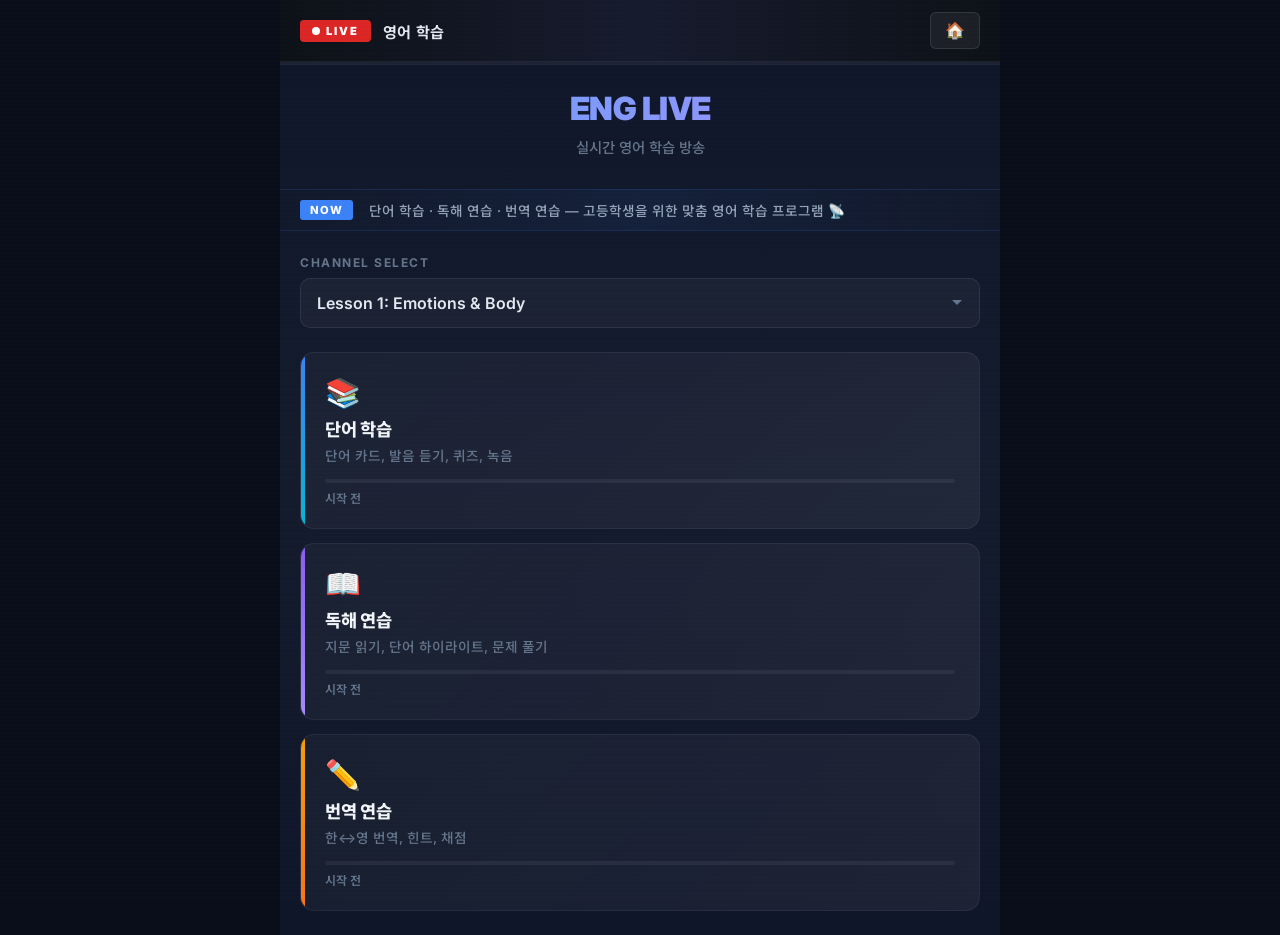
==== index.html @ 38f62659 "Initial release: ENG LIVE - 고등학생 영어 학습 앱 - 단어 학습 (카드, TTS, 퀴즈, 녹음) - 독해 연습 (지문, 하이라이트, MCQ/주관식) - 번역" ====
<!DOCTYPE html>
<html lang="ko">
<head>
<meta charset="UTF-8">
<meta name="viewport" content="width=device-width, initial-scale=1.0">
<title>ENG LIVE - 영어 학습</title>
<link rel="icon" href="data:image/svg+xml,<svg xmlns='http://www.w3.org/2000/svg' viewBox='0 0 100 100'><text y='.9em' font-size='90'>📡</text></svg>">
<link rel="stylesheet" href="css/style.css">
</head>
<body>

<div class="app-container">
  <!-- Top Navigation - Broadcast Bar -->
  <nav class="top-nav">
    <button class="nav-back" id="nav-back" onclick="history.back()" style="display:none;">←</button>
    <span class="live-badge">LIVE</span>
    <span class="nav-title" id="nav-title">ENG LIVE</span>
    <button class="nav-home" onclick="navigate('#home')">🏠</button>
  </nav>

  <!-- Progress Bar -->
  <div class="progress-bar">
    <div class="progress-fill" id="progress-fill"></div>
  </div>

  <!-- Main Content -->
  <div class="main-content" id="main-content">
    <!-- Rendered by JS -->
  </div>
</div>

<script src="js/progress.js"></script>
<script src="js/app.js"></script>
<script src="js/vocab.js"></script>
<script src="js/reading.js"></script>
<script src="js/translation.js"></script>

</body>
</html>
---- css/style.css ----
/* ===== LIVE BROADCAST THEME ===== */
@import url('https://fonts.googleapis.com/css2?family=Noto+Sans+KR:wght@400;600;700;900&family=Inter:wght@400;600;700;900&display=swap');

/* ===== Reset & Base ===== */
* { margin: 0; padding: 0; box-sizing: border-box; }
body {
  font-family: 'Inter', 'Noto Sans KR', sans-serif;
  background: #0a0e1a;
  min-height: 100vh;
  color: #e2e8f0;
}

/* ===== App Shell ===== */
.app-container {
  width: 100%;
  max-width: 720px;
  margin: 0 auto;
  min-height: 100vh;
  background: linear-gradient(180deg, #0f1629 0%, #141b2d 50%, #0f1629 100%);
  position: relative;
  overflow: hidden;
}

/* Subtle scan-line overlay */
.app-container::before {
  content: '';
  position: fixed;
  top: 0; left: 0; right: 0; bottom: 0;
  background: repeating-linear-gradient(
    0deg,
    transparent,
    transparent 2px,
    rgba(255,255,255,0.008) 2px,
    rgba(255,255,255,0.008) 4px
  );
  pointer-events: none;
  z-index: 999;
}

/* ===== Top Navigation - Broadcast Control Bar ===== */
.top-nav {
  display: flex;
  align-items: center;
  padding: 12px 20px;
  background: linear-gradient(90deg, #0d1117 0%, #161b2e 50%, #0d1117 100%);
  border-bottom: 1px solid rgba(255,255,255,0.06);
  position: sticky;
  top: 0;
  z-index: 100;
  backdrop-filter: blur(10px);
}
.top-nav .nav-back {
  background: rgba(255,255,255,0.06);
  border: 1px solid rgba(255,255,255,0.1);
  color: #94a3b8;
  font-size: 1rem;
  cursor: pointer;
  padding: 8px 14px;
  border-radius: 6px;
  margin-right: 12px;
  transition: all 0.2s;
  font-weight: 600;
}
.top-nav .nav-back:hover { background: rgba(255,255,255,0.1); color: #fff; }
.top-nav .nav-title {
  font-size: 0.95rem;
  font-weight: 700;
  flex: 1;
  color: #e2e8f0;
  letter-spacing: 0.3px;
}
.top-nav .nav-home {
  background: rgba(255,255,255,0.06);
  border: 1px solid rgba(255,255,255,0.1);
  color: #94a3b8;
  font-size: 1rem;
  cursor: pointer;
  padding: 8px 14px;
  border-radius: 6px;
  transition: all 0.2s;
}
.top-nav .nav-home:hover { background: rgba(255,255,255,0.1); color: #fff; }

/* ===== LIVE Badge ===== */
.live-badge {
  display: inline-flex;
  align-items: center;
  gap: 6px;
  background: #dc2626;
  color: #fff;
  padding: 4px 12px;
  border-radius: 4px;
  font-size: 0.7rem;
  font-weight: 900;
  letter-spacing: 2px;
  text-transform: uppercase;
  animation: livePulse 2s infinite;
  margin-right: 12px;
}
.live-badge::before {
  content: '';
  width: 8px;
  height: 8px;
  background: #fff;
  border-radius: 50%;
  animation: liveDot 1.5s infinite;
}
@keyframes livePulse {
  0%, 100% { box-shadow: 0 0 8px rgba(220,38,38,0.4); }
  50% { box-shadow: 0 0 20px rgba(220,38,38,0.8); }
}
@keyframes liveDot {
  0%, 100% { opacity: 1; }
  50% { opacity: 0.3; }
}

/* ===== Progress Bar - Broadcast Style ===== */
.progress-bar {
  height: 3px;
  background: rgba(255,255,255,0.05);
  overflow: hidden;
  position: relative;
}
.progress-fill {
  height: 100%;
  background: linear-gradient(90deg, #3b82f6, #06b6d4, #3b82f6);
  background-size: 200% 100%;
  animation: progressGlow 3s linear infinite;
  transition: width 0.4s ease;
  width: 0%;
  box-shadow: 0 0 12px rgba(59,130,246,0.6);
}
@keyframes progressGlow {
  0% { background-position: 200% 0; }
  100% { background-position: -200% 0; }
}

/* ===== Main Content ===== */
.main-content {
  padding: 24px 20px;
}

/* ===== Home Screen ===== */
.home-header {
  text-align: center;
  margin-bottom: 32px;
  position: relative;
}
.home-header h1 {
  font-size: 2rem;
  color: #fff;
  font-weight: 900;
  margin-bottom: 8px;
  letter-spacing: -0.5px;
  background: linear-gradient(135deg, #60a5fa, #a78bfa, #60a5fa);
  background-size: 200% auto;
  -webkit-background-clip: text;
  -webkit-text-fill-color: transparent;
  animation: titleShine 4s ease infinite;
}
@keyframes titleShine {
  0%, 100% { background-position: 0% center; }
  50% { background-position: 200% center; }
}
.home-header p {
  color: #64748b;
  font-size: 0.9rem;
  font-weight: 500;
}

/* ===== Broadcast Info Ticker ===== */
.info-ticker {
  background: linear-gradient(90deg, transparent, rgba(59,130,246,0.08), transparent);
  border-top: 1px solid rgba(59,130,246,0.15);
  border-bottom: 1px solid rgba(59,130,246,0.15);
  padding: 10px 20px;
  margin: 0 -20px 24px;
  display: flex;
  align-items: center;
  gap: 16px;
  overflow: hidden;
}
.ticker-label {
  background: #3b82f6;
  color: #fff;
  padding: 3px 10px;
  border-radius: 3px;
  font-size: 0.7rem;
  font-weight: 800;
  letter-spacing: 1px;
  white-space: nowrap;
  flex-shrink: 0;
}
.ticker-text {
  font-size: 0.85rem;
  color: #94a3b8;
  white-space: nowrap;
  animation: tickerScroll 20s linear infinite;
  font-weight: 500;
}
@keyframes tickerScroll {
  0% { transform: translateX(100%); }
  100% { transform: translateX(-100%); }
}

/* ===== Lesson Selector ===== */
.lesson-selector {
  margin-bottom: 24px;
}
.lesson-selector label {
  display: block;
  font-size: 0.75rem;
  font-weight: 700;
  color: #64748b;
  text-transform: uppercase;
  letter-spacing: 1.5px;
  margin-bottom: 8px;
}
.lesson-selector select {
  width: 100%;
  padding: 14px 16px;
  border: 1px solid rgba(255,255,255,0.08);
  border-radius: 10px;
  font-size: 1rem;
  color: #e2e8f0;
  background: rgba(255,255,255,0.04);
  cursor: pointer;
  appearance: none;
  background-image: url("data:image/svg+xml,%3Csvg xmlns='http://www.w3.org/2000/svg' width='12' height='12' viewBox='0 0 12 12'%3E%3Cpath fill='%2364748b' d='M6 8L1 3h10z'/%3E%3C/svg%3E");
  background-repeat: no-repeat;
  background-position: right 16px center;
  font-family: inherit;
  font-weight: 600;
  transition: border-color 0.2s;
}
.lesson-selector select:focus {
  outline: none;
  border-color: #3b82f6;
  box-shadow: 0 0 0 3px rgba(59,130,246,0.15);
}

/* ===== Module Cards - Broadcast Panel ===== */
.module-cards {
  display: flex;
  flex-direction: column;
  gap: 14px;
}
.module-card {
  background: linear-gradient(135deg, rgba(255,255,255,0.03) 0%, rgba(255,255,255,0.06) 100%);
  border: 1px solid rgba(255,255,255,0.06);
  border-radius: 14px;
  padding: 22px 24px;
  cursor: pointer;
  transition: all 0.25s ease;
  position: relative;
  overflow: hidden;
}
.module-card::before {
  content: '';
  position: absolute;
  top: 0;
  left: 0;
  width: 4px;
  height: 100%;
  border-radius: 14px 0 0 14px;
}
.module-card:nth-child(1)::before { background: linear-gradient(180deg, #3b82f6, #06b6d4); }
.module-card:nth-child(2)::before { background: linear-gradient(180deg, #8b5cf6, #a78bfa); }
.module-card:nth-child(3)::before { background: linear-gradient(180deg, #f59e0b, #f97316); }

.module-card:hover {
  background: linear-gradient(135deg, rgba(255,255,255,0.05) 0%, rgba(255,255,255,0.09) 100%);
  border-color: rgba(255,255,255,0.12);
  transform: translateY(-2px);
  box-shadow: 0 8px 32px rgba(0,0,0,0.3);
}
.module-card .module-icon {
  font-size: 1.8rem;
  margin-bottom: 6px;
}
.module-card .module-name {
  font-size: 1.1rem;
  font-weight: 800;
  color: #f1f5f9;
  margin-bottom: 4px;
  letter-spacing: -0.3px;
}
.module-card .module-desc {
  font-size: 0.85rem;
  color: #64748b;
  margin-bottom: 14px;
  font-weight: 500;
}
.module-card .module-progress {
  height: 4px;
  background: rgba(255,255,255,0.06);
  border-radius: 2px;
  overflow: hidden;
}
.module-card:nth-child(1) .module-progress-fill { background: linear-gradient(90deg, #3b82f6, #06b6d4); }
.module-card:nth-child(2) .module-progress-fill { background: linear-gradient(90deg, #8b5cf6, #a78bfa); }
.module-card:nth-child(3) .module-progress-fill { background: linear-gradient(90deg, #f59e0b, #f97316); }
.module-card .module-progress-fill {
  height: 100%;
  border-radius: 2px;
  transition: width 0.3s;
}
.module-card .module-progress-text {
  font-size: 0.75rem;
  color: #64748b;
  margin-top: 6px;
  font-weight: 600;
}

/* ===== Section Header - Broadcast Title ===== */
.section-header {
  text-align: center;
  margin-bottom: 28px;
  position: relative;
}
.section-header h2 {
  font-size: 1.5rem;
  color: #f1f5f9;
  font-weight: 800;
  margin-bottom: 6px;
  letter-spacing: -0.3px;
}
.section-header .counter {
  color: #64748b;
  font-size: 0.9rem;
  font-weight: 600;
}

/* ===== Step Animation ===== */
.step { display: none; }
.step.active { display: block; animation: fadeSlideIn 0.35s ease; }
@keyframes fadeSlideIn {
  from { opacity: 0; transform: translateY(12px); }
  to { opacity: 1; transform: translateY(0); }
}

/* ===== Vocab: Word Card - Broadcast Lower Third ===== */
.word-card {
  background: linear-gradient(135deg, rgba(59,130,246,0.08) 0%, rgba(139,92,246,0.08) 100%);
  border: 1px solid rgba(59,130,246,0.15);
  border-radius: 18px;
  padding: 32px 28px;
  text-align: center;
  margin-bottom: 24px;
  position: relative;
  overflow: hidden;
}
.word-card::after {
  content: '';
  position: absolute;
  bottom: 0;
  left: 0;
  right: 0;
  height: 3px;
  background: linear-gradient(90deg, transparent, #3b82f6, #a78bfa, transparent);
}
.word-text {
  font-size: 3.2rem;
  font-weight: 900;
  color: #fff;
  margin-bottom: 8px;
  letter-spacing: -1px;
  text-shadow: 0 0 40px rgba(59,130,246,0.3);
}
.word-pron {
  font-size: 1.05rem;
  color: #64748b;
  font-style: italic;
  margin-bottom: 12px;
  font-weight: 500;
}
.word-meaning {
  font-size: 1.25rem;
  color: #a78bfa;
  font-weight: 700;
  margin-bottom: 18px;
  letter-spacing: 0.3px;
}
.word-difficulty { margin-bottom: 14px; }
.word-difficulty .star { color: #f59e0b; font-size: 1rem; }
.word-difficulty .star.empty { color: #334155; }
.word-example {
  background: rgba(0,0,0,0.2);
  border-radius: 10px;
  padding: 14px 18px;
  font-size: 1rem;
  color: #cbd5e1;
  line-height: 1.7;
  border-left: 3px solid #3b82f6;
  text-align: left;
  font-weight: 500;
}
.word-example-kr {
  margin-top: 8px;
  font-size: 0.9rem;
  color: #64748b;
  text-align: left;
  font-weight: 500;
}

/* ===== Audio Buttons - Broadcast Controls ===== */
.audio-row {
  display: flex;
  justify-content: center;
  gap: 12px;
  margin-bottom: 24px;
}
.btn-audio {
  background: linear-gradient(135deg, rgba(59,130,246,0.15), rgba(59,130,246,0.25));
  border: 1px solid rgba(59,130,246,0.3);
  border-radius: 50px;
  padding: 12px 28px;
  color: #60a5fa;
  font-size: 0.95rem;
  font-weight: 700;
  cursor: pointer;
  transition: all 0.2s;
  font-family: inherit;
}
.btn-audio:hover {
  background: linear-gradient(135deg, rgba(59,130,246,0.25), rgba(59,130,246,0.35));
  transform: scale(1.04);
  box-shadow: 0 4px 20px rgba(59,130,246,0.2);
}

/* ===== Primary Button - Broadcast CTA ===== */
.btn-primary {
  background: linear-gradient(135deg, #3b82f6, #2563eb);
  border: none;
  border-radius: 10px;
  padding: 16px 32px;
  color: #fff;
  font-size: 1.05rem;
  font-weight: 700;
  cursor: pointer;
  width: 100%;
  transition: all 0.2s;
  font-family: inherit;
  letter-spacing: 0.3px;
  box-shadow: 0 4px 16px rgba(59,130,246,0.3);
}
.btn-primary:hover {
  background: linear-gradient(135deg, #2563eb, #1d4ed8);
  box-shadow: 0 6px 24px rgba(59,130,246,0.4);
  transform: translateY(-1px);
}
.btn-secondary {
  background: rgba(255,255,255,0.04);
  border: 1px solid rgba(255,255,255,0.08);
  border-radius: 8px;
  padding: 12px 24px;
  color: #94a3b8;
  font-size: 0.9rem;
  font-weight: 600;
  cursor: pointer;
  width: 100%;
  margin-top: 8px;
  font-family: inherit;
  transition: all 0.2s;
}
.btn-secondary:hover {
  background: rgba(255,255,255,0.08);
  color: #e2e8f0;
}

/* ===== Quiz - Broadcast Panel ===== */
.quiz-label {
  font-size: 0.75rem;
  font-weight: 800;
  color: #3b82f6;
  text-transform: uppercase;
  letter-spacing: 2px;
  margin-bottom: 14px;
}
.quiz-sentence {
  background: rgba(255,255,255,0.03);
  border: 1px solid rgba(255,255,255,0.06);
  border-radius: 12px;
  padding: 22px 24px;
  font-size: 1.15rem;
  color: #e2e8f0;
  line-height: 1.8;
  margin-bottom: 8px;
  font-weight: 500;
}
.quiz-sentence .blank {
  display: inline-block;
  min-width: 80px;
  border-bottom: 3px solid #3b82f6;
  color: transparent;
  padding: 0 4px;
  box-shadow: 0 3px 8px rgba(59,130,246,0.2);
}
.quiz-sentence-kr {
  font-size: 0.9rem;
  color: #64748b;
  margin-bottom: 20px;
  padding-left: 4px;
  font-weight: 500;
}
.quiz-options {
  display: grid;
  grid-template-columns: 1fr 1fr;
  gap: 10px;
  margin-bottom: 8px;
}
.quiz-option {
  background: rgba(255,255,255,0.04);
  border: 1px solid rgba(255,255,255,0.08);
  border-radius: 10px;
  padding: 16px 18px;
  font-size: 1.05rem;
  cursor: pointer;
  color: #e2e8f0;
  font-weight: 700;
  text-align: center;
  transition: all 0.2s;
  font-family: inherit;
}
.quiz-option:hover:not(:disabled) {
  border-color: #3b82f6;
  background: rgba(59,130,246,0.1);
  transform: translateY(-1px);
}
.quiz-option.correct {
  border-color: #10b981;
  background: rgba(16,185,129,0.15);
  color: #34d399;
  box-shadow: 0 0 20px rgba(16,185,129,0.15);
}
.quiz-option.wrong {
  border-color: #ef4444;
  background: rgba(239,68,68,0.15);
  color: #f87171;
}
.quiz-option:disabled { cursor: not-allowed; opacity: 0.7; }

/* ===== Recording - Studio Mic ===== */
.record-section { text-align: center; margin-bottom: 24px; }
.record-prompt {
  font-size: 1rem;
  color: #a78bfa;
  margin-bottom: 18px;
  font-weight: 700;
}
.record-word {
  font-size: 2.8rem;
  font-weight: 900;
  color: #fff;
  margin-bottom: 20px;
  text-shadow: 0 0 30px rgba(139,92,246,0.3);
}
.record-note {
  font-size: 0.8rem;
  color: #475569;
  margin-bottom: 16px;
  font-weight: 500;
}
.btn-record {
  background: linear-gradient(135deg, #dc2626, #b91c1c);
  border: 3px solid rgba(220,38,38,0.3);
  border-radius: 50%;
  width: 84px;
  height: 84px;
  color: #fff;
  font-size: 2.2rem;
  cursor: pointer;
  box-shadow: 0 0 30px rgba(220,38,38,0.3);
  transition: all 0.2s;
  display: flex;
  align-items: center;
  justify-content: center;
  margin: 0 auto 14px;
}
.btn-record:hover { transform: scale(1.06); box-shadow: 0 0 40px rgba(220,38,38,0.5); }
.btn-record.recording {
  background: linear-gradient(135deg, #dc2626, #ef4444);
  animation: recPulse 1.2s infinite;
  border-color: rgba(239,68,68,0.6);
}
.btn-record.done {
  background: linear-gradient(135deg, #10b981, #059669);
  border-color: rgba(16,185,129,0.3);
  box-shadow: 0 0 30px rgba(16,185,129,0.3);
}
@keyframes recPulse {
  0%, 100% { box-shadow: 0 0 30px rgba(220,38,38,0.4); }
  50% { box-shadow: 0 0 50px rgba(239,68,68,0.8); }
}

.waveform {
  height: 44px;
  display: flex;
  align-items: center;
  justify-content: center;
  gap: 4px;
  margin: 14px 0;
  opacity: 0;
  transition: opacity 0.3s;
}
.waveform.active { opacity: 1; }
.wave-bar {
  width: 4px;
  background: linear-gradient(180deg, #dc2626, #f87171);
  border-radius: 4px;
  animation: wave 0.8s infinite;
}
.wave-bar:nth-child(1) { height: 12px; animation-delay: 0s; }
.wave-bar:nth-child(2) { height: 20px; animation-delay: .1s; }
.wave-bar:nth-child(3) { height: 30px; animation-delay: .2s; }
.wave-bar:nth-child(4) { height: 24px; animation-delay: .3s; }
.wave-bar:nth-child(5) { height: 36px; animation-delay: .15s; }
.wave-bar:nth-child(6) { height: 20px; animation-delay: .25s; }
.wave-bar:nth-child(7) { height: 28px; animation-delay: .05s; }
@keyframes wave {
  0%,100% { transform: scaleY(0.4); }
  50% { transform: scaleY(1.3); }
}
.record-status {
  color: #64748b;
  font-size: 0.9rem;
  margin-top: 10px;
  font-weight: 600;
}

/* ===== Playback ===== */
.play-section { text-align: center; margin-bottom: 24px; }
.play-prompt {
  font-size: 1rem;
  color: #94a3b8;
  font-weight: 700;
  margin-bottom: 16px;
}
.play-word {
  font-size: 2.5rem;
  font-weight: 900;
  color: #fff;
  margin-bottom: 24px;
}
.btn-play {
  background: linear-gradient(135deg, #10b981, #059669);
  border: 2px solid rgba(16,185,129,0.3);
  border-radius: 50%;
  width: 72px;
  height: 72px;
  color: #fff;
  font-size: 2rem;
  cursor: pointer;
  box-shadow: 0 0 24px rgba(16,185,129,0.2);
  transition: all 0.2s;
  margin: 0 auto 16px;
  display: flex;
  align-items: center;
  justify-content: center;
}
.btn-play:hover { transform: scale(1.08); box-shadow: 0 0 32px rgba(16,185,129,0.4); }

/* ===== Hint ===== */
.hint-area { margin-top: 14px; text-align: center; }
.btn-hint {
  background: rgba(245,158,11,0.1);
  border: 1px solid rgba(245,158,11,0.25);
  border-radius: 8px;
  padding: 10px 22px;
  color: #fbbf24;
  font-size: 0.9rem;
  font-weight: 700;
  cursor: pointer;
  font-family: inherit;
  transition: all 0.2s;
}
.btn-hint:hover { background: rgba(245,158,11,0.2); }
.hint-text {
  margin-top: 10px;
  padding: 12px 18px;
  background: rgba(245,158,11,0.08);
  border: 1px solid rgba(245,158,11,0.15);
  border-radius: 8px;
  font-size: 0.95rem;
  color: #fbbf24;
  display: none;
  font-weight: 600;
}
.hint-text.show { display: block; animation: fadeSlideIn 0.3s; }

/* ===== Final Score - Broadcast Results ===== */
.final-screen {
  display: none;
  text-align: center;
  padding: 40px 20px;
}
.final-screen.show { display: block; animation: fadeSlideIn 0.4s; }
.final-emoji { font-size: 4.5rem; margin-bottom: 16px; }
.final-title {
  font-size: 2rem;
  font-weight: 900;
  color: #fff;
  margin-bottom: 10px;
  letter-spacing: -0.5px;
}
.final-subtitle {
  font-size: 0.95rem;
  color: #64748b;
  margin-bottom: 16px;
  font-weight: 600;
}
.final-score {
  display: inline-block;
  background: linear-gradient(135deg, #3b82f6, #8b5cf6);
  color: #fff;
  font-size: 2.5rem;
  font-weight: 900;
  padding: 18px 44px;
  border-radius: 16px;
  margin-bottom: 28px;
  box-shadow: 0 8px 32px rgba(59,130,246,0.3);
  letter-spacing: -0.5px;
}
.btn-restart {
  background: rgba(255,255,255,0.06);
  border: 1px solid rgba(255,255,255,0.1);
  border-radius: 10px;
  padding: 14px 32px;
  color: #e2e8f0;
  font-size: 1rem;
  font-weight: 700;
  cursor: pointer;
  font-family: inherit;
  transition: all 0.2s;
}
.btn-restart:hover { background: rgba(255,255,255,0.1); }

/* ===== Reading: Passage ===== */
.passage-card {
  background: rgba(255,255,255,0.03);
  border: 1px solid rgba(255,255,255,0.06);
  border-radius: 14px;
  padding: 28px 24px;
  margin-bottom: 24px;
  line-height: 2;
  font-size: 1.05rem;
  color: #cbd5e1;
  font-weight: 500;
}
.passage-card p { margin-bottom: 16px; }
.passage-card p:last-child { margin-bottom: 0; }
.passage-card .highlight-word {
  background: rgba(59,130,246,0.15);
  color: #60a5fa;
  padding: 2px 6px;
  border-radius: 4px;
  cursor: pointer;
  font-weight: 700;
  border-bottom: 2px solid rgba(59,130,246,0.3);
  transition: all 0.2s;
}
.passage-card .highlight-word:hover {
  background: rgba(59,130,246,0.25);
}

/* ===== Reading: Tooltip ===== */
.word-tooltip {
  position: fixed;
  background: #1e293b;
  border: 1px solid rgba(255,255,255,0.1);
  color: #fff;
  padding: 12px 18px;
  border-radius: 10px;
  font-size: 0.9rem;
  z-index: 200;
  max-width: 280px;
  box-shadow: 0 12px 40px rgba(0,0,0,0.5);
  display: none;
}
.word-tooltip.show { display: block; animation: fadeSlideIn 0.2s; }
.word-tooltip .tooltip-word { font-weight: 800; font-size: 1rem; margin-bottom: 4px; color: #fff; }
.word-tooltip .tooltip-pron { color: #64748b; font-size: 0.85rem; margin-bottom: 4px; }
.word-tooltip .tooltip-meaning { color: #60a5fa; font-weight: 700; }

/* ===== Reading: Passage List ===== */
.passage-list {
  display: flex;
  flex-direction: column;
  gap: 12px;
  margin-bottom: 20px;
}
.passage-item {
  background: rgba(255,255,255,0.03);
  border: 1px solid rgba(255,255,255,0.06);
  border-radius: 12px;
  padding: 20px;
  cursor: pointer;
  transition: all 0.2s;
}
.passage-item:hover {
  border-color: rgba(139,92,246,0.3);
  background: rgba(139,92,246,0.05);
  transform: translateY(-1px);
}
.passage-item .passage-title {
  font-size: 1.05rem;
  font-weight: 700;
  color: #e2e8f0;
  margin-bottom: 4px;
}
.passage-item .passage-info { font-size: 0.85rem; color: #64748b; font-weight: 500; }

/* ===== Reading: Short Answer ===== */
.short-answer-input {
  width: 100%;
  padding: 14px 16px;
  border: 1px solid rgba(255,255,255,0.08);
  border-radius: 10px;
  font-size: 1rem;
  color: #e2e8f0;
  background: rgba(255,255,255,0.04);
  margin-bottom: 12px;
  font-family: inherit;
  transition: all 0.2s;
}
.short-answer-input:focus {
  outline: none;
  border-color: #3b82f6;
  box-shadow: 0 0 0 3px rgba(59,130,246,0.1);
}
.sample-answer {
  background: rgba(16,185,129,0.08);
  border: 1px solid rgba(16,185,129,0.2);
  border-radius: 10px;
  padding: 14px 16px;
  margin-top: 12px;
  display: none;
}
.sample-answer.show { display: block; animation: fadeSlideIn 0.3s; }
.sample-answer-label {
  font-size: 0.75rem;
  font-weight: 800;
  color: #34d399;
  text-transform: uppercase;
  letter-spacing: 1.5px;
  margin-bottom: 6px;
}
.sample-answer-text { font-size: 1rem; color: #6ee7b7; font-weight: 600; }

/* ===== Translation ===== */
.translation-direction { text-align: center; margin-bottom: 18px; }
.direction-badge {
  display: inline-block;
  background: linear-gradient(135deg, rgba(59,130,246,0.15), rgba(139,92,246,0.15));
  border: 1px solid rgba(59,130,246,0.2);
  color: #60a5fa;
  padding: 8px 22px;
  border-radius: 20px;
  font-size: 0.9rem;
  font-weight: 800;
  letter-spacing: 0.5px;
}
.source-card {
  background: linear-gradient(135deg, rgba(59,130,246,0.06), rgba(139,92,246,0.06));
  border: 1px solid rgba(59,130,246,0.12);
  border-radius: 14px;
  padding: 24px;
  text-align: center;
  margin-bottom: 20px;
}
.source-text {
  font-size: 1.3rem;
  font-weight: 700;
  color: #e2e8f0;
  line-height: 1.7;
}
.translation-input {
  width: 100%;
  min-height: 100px;
  padding: 16px;
  border: 1px solid rgba(255,255,255,0.08);
  border-radius: 12px;
  font-size: 1rem;
  color: #e2e8f0;
  background: rgba(255,255,255,0.04);
  resize: vertical;
  margin-bottom: 12px;
  font-family: inherit;
  line-height: 1.7;
}
.translation-input:focus {
  outline: none;
  border-color: #3b82f6;
  box-shadow: 0 0 0 3px rgba(59,130,246,0.1);
}
.translation-buttons {
  display: flex;
  gap: 10px;
  margin-bottom: 16px;
}
.translation-buttons .btn-primary { flex: 2; }
.translation-buttons .btn-hint { flex: 1; }
.hint-counter {
  font-size: 0.8rem;
  color: #64748b;
  text-align: center;
  margin-top: 4px;
  font-weight: 600;
}

/* ===== Translation: Feedback ===== */
.translation-feedback {
  border-radius: 12px;
  padding: 20px;
  margin-bottom: 16px;
  display: none;
}
.translation-feedback.show { display: block; animation: fadeSlideIn 0.3s; }
.translation-feedback.good {
  background: rgba(16,185,129,0.08);
  border: 1px solid rgba(16,185,129,0.2);
}
.translation-feedback.medium {
  background: rgba(245,158,11,0.08);
  border: 1px solid rgba(245,158,11,0.2);
}
.translation-feedback.poor {
  background: rgba(239,68,68,0.08);
  border: 1px solid rgba(239,68,68,0.2);
}
.feedback-score { font-size: 1.15rem; font-weight: 800; margin-bottom: 10px; color: #e2e8f0; }
.feedback-keywords { font-size: 0.9rem; margin-bottom: 10px; font-weight: 600; }
.feedback-answer-label {
  font-size: 0.75rem;
  font-weight: 800;
  text-transform: uppercase;
  letter-spacing: 1.5px;
  margin-bottom: 4px;
  color: #64748b;
}
.feedback-answer { font-size: 1rem; color: #94a3b8; font-weight: 600; }

/* ===== Next Button ===== */
.btn-next {
  background: linear-gradient(135deg, #3b82f6, #2563eb);
  border: none;
  border-radius: 10px;
  padding: 15px 32px;
  color: #fff;
  font-size: 1.05rem;
  font-weight: 700;
  cursor: pointer;
  width: 100%;
  margin-top: 16px;
  display: none;
  font-family: inherit;
  box-shadow: 0 4px 16px rgba(59,130,246,0.3);
}
.btn-next.show { display: block; }

/* ===== Results Summary ===== */
.results-summary { text-align: center; padding: 20px; }
.results-score { font-size: 3rem; font-weight: 900; color: #60a5fa; margin-bottom: 8px; }
.results-label { font-size: 1rem; color: #64748b; margin-bottom: 20px; font-weight: 600; }

/* ===== Responsive ===== */
@media (max-width: 480px) {
  .main-content { padding: 16px 14px; }
  .word-text { font-size: 2.4rem; }
  .quiz-options { grid-template-columns: 1fr; }
  .translation-buttons { flex-direction: column; }
  .audio-row { flex-direction: column; align-items: center; }
  .home-header h1 { font-size: 1.6rem; }
  .info-ticker { margin: 0 -14px 20px; padding: 8px 14px; }
}
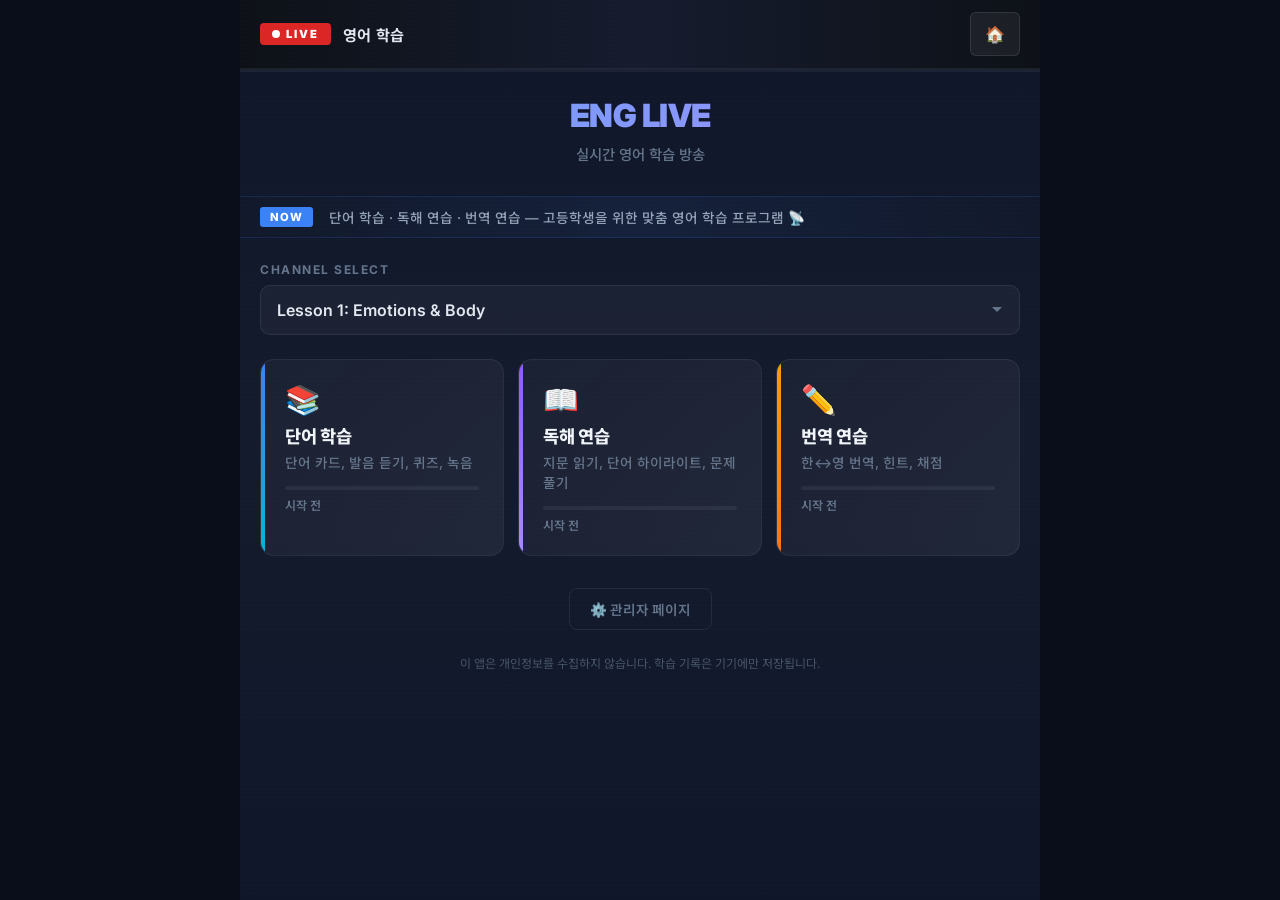
==== commit 4eb29181: "접근성·보안·UX·교육설계 종합 개선 (Phase 1+2) - 접근성: ARIA 레이블, focus-visible, prefers-reduced-motion, 터치 타깃 44px," ====
--- a/index.html
+++ b/index.html
@@ -11,22 +11,22 @@
 
 <div class="app-container">
   <!-- Top Navigation - Broadcast Bar -->
-  <nav class="top-nav">
-    <button class="nav-back" id="nav-back" onclick="history.back()" style="display:none;">←</button>
-    <span class="live-badge">LIVE</span>
+  <nav class="top-nav" aria-label="메인 네비게이션">
+    <button class="nav-back" id="nav-back" onclick="history.back()" style="display:none;" aria-label="뒤로 가기">←</button>
+    <span class="live-badge" aria-hidden="true">LIVE</span>
     <span class="nav-title" id="nav-title">ENG LIVE</span>
-    <button class="nav-home" onclick="navigate('#home')">🏠</button>
+    <button class="nav-home" onclick="navigate('#home')" aria-label="홈으로 이동">🏠</button>
   </nav>
 
   <!-- Progress Bar -->
-  <div class="progress-bar">
+  <div class="progress-bar" role="progressbar" aria-valuenow="0" aria-valuemin="0" aria-valuemax="100" aria-label="학습 진행률">
     <div class="progress-fill" id="progress-fill"></div>
   </div>
 
   <!-- Main Content -->
-  <div class="main-content" id="main-content">
+  <main class="main-content" id="main-content" aria-live="polite">
     <!-- Rendered by JS -->
-  </div>
+  </main>
 </div>
 
 <script src="js/progress.js"></script>
--- a/css/style.css
+++ b/css/style.css
@@ -963,6 +963,46 @@
 .results-score { font-size: 3rem; font-weight: 900; color: #60a5fa; margin-bottom: 8px; }
 .results-label { font-size: 1rem; color: #64748b; margin-bottom: 20px; font-weight: 600; }
 
+/* ===== Focus Visible (접근성) ===== */
+*:focus-visible {
+  outline: 2px solid #60a5fa;
+  outline-offset: 2px;
+}
+button:focus-visible, .quiz-option:focus-visible, .passage-item:focus-visible {
+  outline: 2px solid #60a5fa;
+  outline-offset: 2px;
+  box-shadow: 0 0 0 4px rgba(96,165,250,0.2);
+}
+input:focus-visible, textarea:focus-visible, select:focus-visible {
+  outline: none;
+  border-color: #3b82f6;
+  box-shadow: 0 0 0 3px rgba(59,130,246,0.2);
+}
+
+/* ===== Touch Target (최소 44px) ===== */
+.top-nav .nav-back,
+.top-nav .nav-home {
+  min-width: 44px;
+  min-height: 44px;
+  display: inline-flex;
+  align-items: center;
+  justify-content: center;
+}
+
+/* ===== Reduced Motion (접근성) ===== */
+@media (prefers-reduced-motion: reduce) {
+  *, *::before, *::after {
+    animation-duration: 0.01ms !important;
+    animation-iteration-count: 1 !important;
+    transition-duration: 0.01ms !important;
+  }
+  .ticker-text { animation: none; }
+  .live-badge { animation: none; }
+  .live-badge::before { animation: none; opacity: 1; }
+  .progress-fill { animation: none; }
+  .home-header h1 { animation: none; }
+}
+
 /* ===== Responsive ===== */
 @media (max-width: 480px) {
   .main-content { padding: 16px 14px; }
@@ -973,3 +1013,11 @@
   .home-header h1 { font-size: 1.6rem; }
   .info-ticker { margin: 0 -14px 20px; padding: 8px 14px; }
 }
+
+/* ===== Tablet (태블릿 대응) ===== */
+@media (min-width: 768px) {
+  .app-container { max-width: 800px; }
+  .module-cards { flex-direction: row; }
+  .module-card { flex: 1; }
+  .quiz-options { grid-template-columns: 1fr 1fr; }
+}
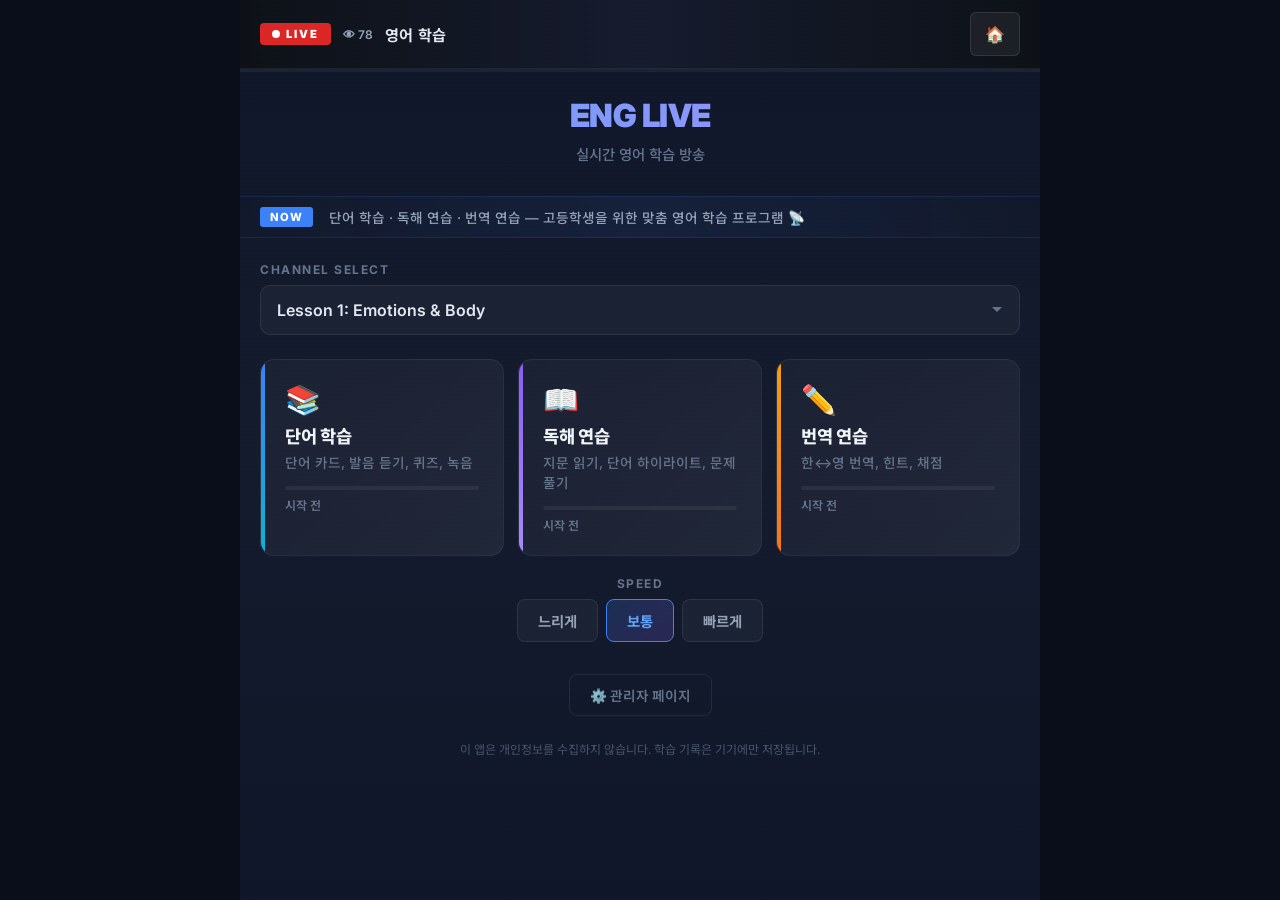
==== commit fadaa0de: "라이브 댓글 시스템 + 동사 원형 변환 + 원클릭 추출 - 라이브 댓글: 학습 진행 시 방송 댓글 스타일 반응 표시   - 단어 이동, 정답/오답, 힌트, 완료 등 이벤트별 댓글 " ====
--- a/index.html
+++ b/index.html
@@ -31,6 +31,7 @@
 
 <script src="js/progress.js"></script>
 <script src="js/app.js"></script>
+<script src="js/livechat.js"></script>
 <script src="js/vocab.js"></script>
 <script src="js/reading.js"></script>
 <script src="js/translation.js"></script>
--- a/css/style.css
+++ b/css/style.css
@@ -403,6 +403,13 @@
   font-weight: 500;
 }
 
+/* ===== Vocab Nav Row ===== */
+.vocab-nav-row {
+  display: flex;
+  gap: 10px;
+  margin-bottom: 10px;
+}
+
 /* ===== Audio Buttons - Broadcast Controls ===== */
 .audio-row {
   display: flex;
@@ -963,6 +970,205 @@
 .results-score { font-size: 3rem; font-weight: 900; color: #60a5fa; margin-bottom: 8px; }
 .results-label { font-size: 1rem; color: #64748b; margin-bottom: 20px; font-weight: 600; }
 
+/* ===== Speed Selector ===== */
+.speed-selector {
+  margin-top: 20px;
+  text-align: center;
+}
+.speed-selector label {
+  display: block;
+  font-size: 0.75rem;
+  font-weight: 700;
+  color: #64748b;
+  text-transform: uppercase;
+  letter-spacing: 1.5px;
+  margin-bottom: 8px;
+}
+.speed-options {
+  display: flex;
+  gap: 8px;
+  justify-content: center;
+}
+.speed-btn {
+  background: rgba(255,255,255,0.04);
+  border: 1px solid rgba(255,255,255,0.08);
+  border-radius: 8px;
+  padding: 10px 20px;
+  color: #94a3b8;
+  font-size: 0.9rem;
+  font-weight: 700;
+  cursor: pointer;
+  font-family: inherit;
+  transition: all 0.2s;
+}
+.speed-btn:hover {
+  border-color: rgba(59,130,246,0.3);
+  color: #e2e8f0;
+}
+.speed-btn.active {
+  background: linear-gradient(135deg, rgba(59,130,246,0.2), rgba(139,92,246,0.2));
+  border-color: #3b82f6;
+  color: #60a5fa;
+}
+
+/* ===== Reading: Action Row ===== */
+.reading-action-row {
+  display: flex;
+  gap: 10px;
+  margin-bottom: 16px;
+}
+.reading-action-row .btn-primary {
+  flex: 1;
+}
+
+/* ===== Sentence Practice ===== */
+.sentence-practice-card {
+  background: linear-gradient(135deg, rgba(59,130,246,0.06), rgba(139,92,246,0.06));
+  border: 1px solid rgba(59,130,246,0.12);
+  border-radius: 14px;
+  padding: 24px;
+  margin-bottom: 20px;
+  text-align: center;
+}
+.sentence-number {
+  font-size: 0.75rem;
+  font-weight: 800;
+  color: #3b82f6;
+  text-transform: uppercase;
+  letter-spacing: 2px;
+  margin-bottom: 14px;
+}
+.sentence-text {
+  font-size: 1.25rem;
+  color: #e2e8f0;
+  line-height: 2;
+  font-weight: 600;
+}
+.sentence-translation {
+  margin-top: 14px;
+  padding-top: 14px;
+  border-top: 1px solid rgba(255,255,255,0.06);
+  font-size: 1rem;
+  color: #a78bfa;
+  font-weight: 600;
+  line-height: 1.8;
+}
+.sentence-controls {
+  display: flex;
+  gap: 8px;
+  justify-content: center;
+  flex-wrap: wrap;
+  margin-bottom: 20px;
+}
+.sentence-controls .btn-audio {
+  padding: 10px 18px;
+  font-size: 0.85rem;
+}
+.sentence-input-area {
+  margin-bottom: 16px;
+}
+.sentence-input {
+  width: 100%;
+  padding: 14px 16px;
+  border: 1px solid rgba(255,255,255,0.08);
+  border-radius: 10px;
+  font-size: 1rem;
+  color: #e2e8f0;
+  background: rgba(255,255,255,0.04);
+  font-family: inherit;
+  transition: all 0.2s;
+}
+.sentence-input:focus {
+  outline: none;
+  border-color: #3b82f6;
+  box-shadow: 0 0 0 3px rgba(59,130,246,0.1);
+}
+.sentence-feedback {
+  margin-top: 10px;
+  padding: 12px 16px;
+  border-radius: 10px;
+  font-weight: 700;
+  font-size: 0.95rem;
+}
+.sentence-feedback.good {
+  background: rgba(16,185,129,0.1);
+  border: 1px solid rgba(16,185,129,0.2);
+  color: #34d399;
+}
+.sentence-feedback.medium {
+  background: rgba(245,158,11,0.1);
+  border: 1px solid rgba(245,158,11,0.2);
+  color: #fbbf24;
+}
+.sentence-feedback.poor {
+  background: rgba(239,68,68,0.1);
+  border: 1px solid rgba(239,68,68,0.2);
+  color: #f87171;
+}
+.sentence-nav {
+  display: flex;
+  gap: 10px;
+  margin-top: 16px;
+}
+
+/* ===== Live Chat Overlay ===== */
+.live-chat-overlay {
+  position: fixed;
+  bottom: 0;
+  left: 50%;
+  transform: translateX(-50%);
+  width: 100%;
+  max-width: 720px;
+  padding: 0 20px 12px;
+  pointer-events: none;
+  z-index: 90;
+  display: flex;
+  flex-direction: column;
+  gap: 4px;
+  max-height: 180px;
+  overflow: hidden;
+}
+.live-comment {
+  background: rgba(0,0,0,0.55);
+  backdrop-filter: blur(6px);
+  border-radius: 20px;
+  padding: 6px 14px;
+  font-size: 0.82rem;
+  color: #e2e8f0;
+  opacity: 0;
+  transform: translateY(12px);
+  transition: all 0.35s ease;
+  white-space: nowrap;
+  overflow: hidden;
+  text-overflow: ellipsis;
+  width: fit-content;
+  max-width: 85%;
+}
+.live-comment.show {
+  opacity: 1;
+  transform: translateY(0);
+}
+.live-comment.fade-out {
+  opacity: 0;
+  transform: translateY(-8px);
+  transition: all 0.5s ease;
+}
+.comment-user {
+  color: #60a5fa;
+  font-weight: 700;
+  margin-right: 6px;
+}
+.comment-text {
+  color: #e2e8f0;
+  font-weight: 500;
+}
+.viewer-count {
+  font-size: 0.75rem;
+  color: #94a3b8;
+  margin-right: 12px;
+  font-weight: 600;
+}
+
 /* ===== Focus Visible (접근성) ===== */
 *:focus-visible {
   outline: 2px solid #60a5fa;
@@ -1010,6 +1216,9 @@
   .quiz-options { grid-template-columns: 1fr; }
   .translation-buttons { flex-direction: column; }
   .audio-row { flex-direction: column; align-items: center; }
+  .reading-action-row { flex-direction: column; }
+  .sentence-controls { flex-direction: column; align-items: center; }
+  .sentence-text { font-size: 1.1rem; }
   .home-header h1 { font-size: 1.6rem; }
   .info-ticker { margin: 0 -14px 20px; padding: 8px 14px; }
 }
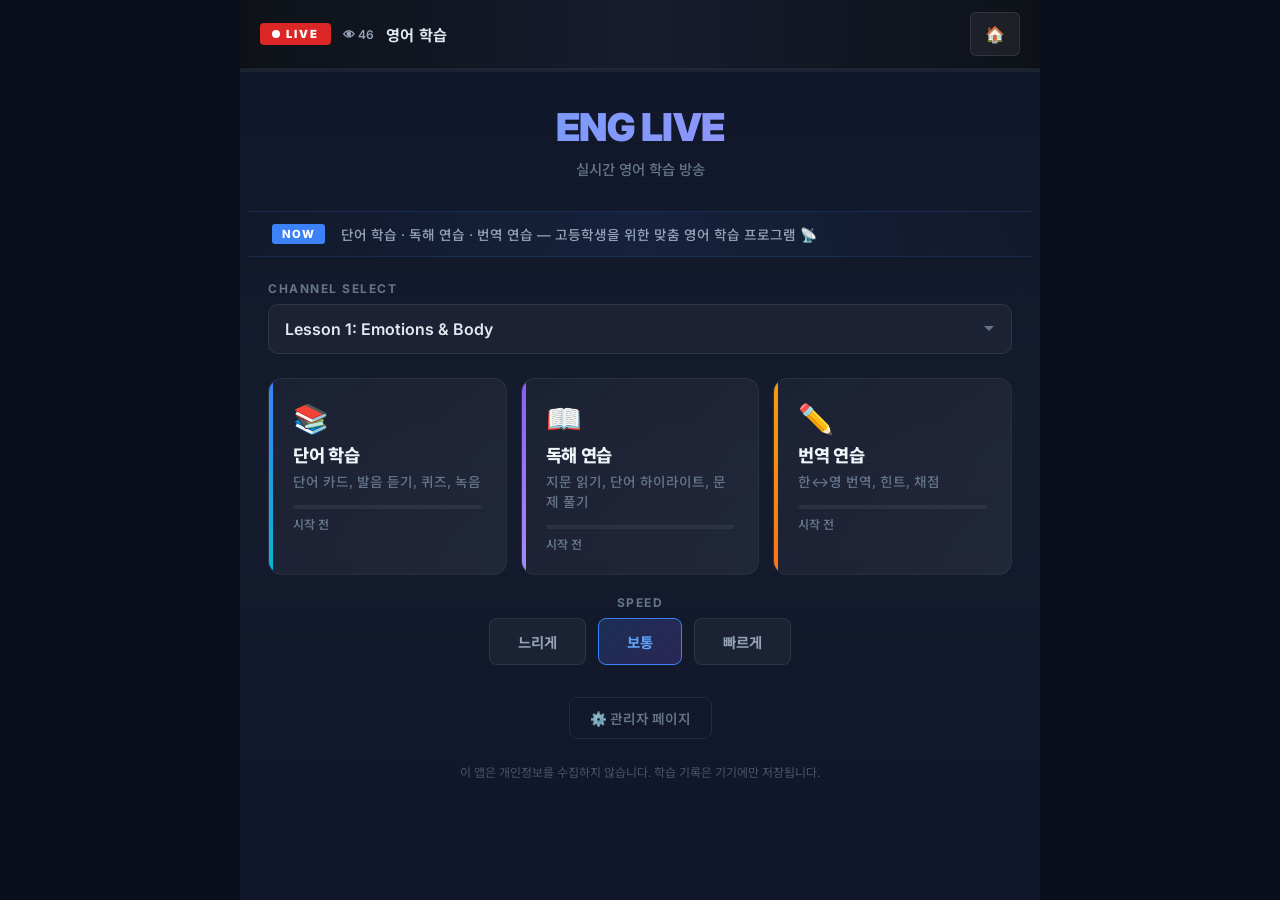
==== commit d26a9894: "접근성·오답설명·피드백톤·태블릿반응형·XSS 개선 - skip-nav 추가, 모듈카드 ARIA role/tabindex/키보드 지원 - 퀴즈 오답 시 선택한 단어의 뜻 설명 표시 " ====
--- a/index.html
+++ b/index.html
@@ -10,6 +10,9 @@
 <body>
 
 <div class="app-container">
+  <!-- Skip Navigation (접근성) -->
+  <a href="#main-content" class="skip-nav">본문으로 건너뛰기</a>
+
   <!-- Top Navigation - Broadcast Bar -->
   <nav class="top-nav" aria-label="메인 네비게이션">
     <button class="nav-back" id="nav-back" onclick="history.back()" style="display:none;" aria-label="뒤로 가기">←</button>
--- a/css/style.css
+++ b/css/style.css
@@ -1,5 +1,24 @@
 /* ===== LIVE BROADCAST THEME ===== */
 @import url('https://fonts.googleapis.com/css2?family=Noto+Sans+KR:wght@400;600;700;900&family=Inter:wght@400;600;700;900&display=swap');
+
+/* ===== Skip Navigation (접근성) ===== */
+.skip-nav {
+  position: absolute;
+  top: -100%;
+  left: 16px;
+  background: #3b82f6;
+  color: #fff;
+  padding: 12px 24px;
+  border-radius: 0 0 8px 8px;
+  font-weight: 700;
+  font-size: 0.9rem;
+  z-index: 200;
+  text-decoration: none;
+  transition: top 0.2s;
+}
+.skip-nav:focus {
+  top: 0;
+}
 
 /* ===== Reset & Base ===== */
 * { margin: 0; padding: 0; box-sizing: border-box; }
@@ -1226,7 +1245,25 @@
 /* ===== Tablet (태블릿 대응) ===== */
 @media (min-width: 768px) {
   .app-container { max-width: 800px; }
+  .main-content { padding: 32px 28px; }
   .module-cards { flex-direction: row; }
   .module-card { flex: 1; }
   .quiz-options { grid-template-columns: 1fr 1fr; }
-}
+  .word-card { padding: 40px 36px; }
+  .word-text { font-size: 3.6rem; }
+  .passage-card { padding: 36px 32px; font-size: 1.1rem; }
+  .translation-input { min-height: 120px; }
+  .audio-row { gap: 16px; }
+  .sentence-practice-card { padding: 32px; }
+  .sentence-text { font-size: 1.35rem; }
+  .reading-action-row { max-width: 500px; margin-left: auto; margin-right: auto; }
+  .translation-buttons { max-width: 500px; margin-left: auto; margin-right: auto; }
+  .final-screen { padding: 60px 32px; }
+  .final-title { font-size: 2.2rem; }
+  .final-score { font-size: 2.8rem; padding: 22px 52px; }
+  .speed-options { gap: 12px; }
+  .speed-btn { padding: 12px 28px; }
+  .home-header h1 { font-size: 2.4rem; }
+  .info-ticker { padding: 12px 24px; }
+  .vocab-nav-row { max-width: 400px; margin-left: auto; margin-right: auto; }
+}
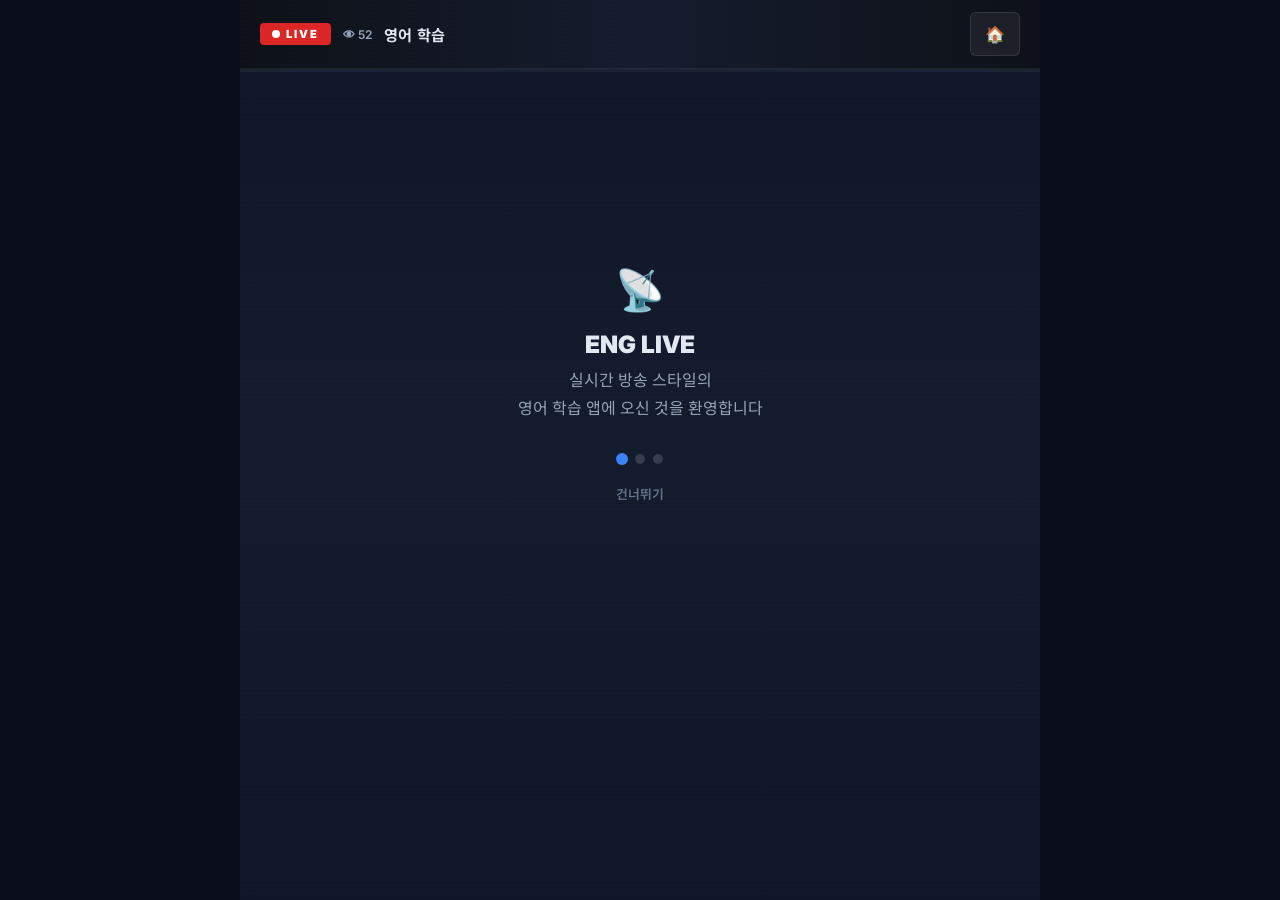
==== commit 921fbd53: "Phase 2: PWA 변환 + AdSense 광고 슬롯 - manifest.json: 앱 이름, 테마, standalone 모드 - sw.js: App Shell(Cache Fi" ====
--- a/index.html
+++ b/index.html
@@ -4,8 +4,17 @@
 <meta charset="UTF-8">
 <meta name="viewport" content="width=device-width, initial-scale=1.0">
 <title>ENG LIVE - 영어 학습</title>
-<link rel="icon" href="data:image/svg+xml,<svg xmlns='http://www.w3.org/2000/svg' viewBox='0 0 100 100'><text y='.9em' font-size='90'>📡</text></svg>">
+<link rel="icon" href="icons/icon.svg" type="image/svg+xml">
+<link rel="apple-touch-icon" href="icons/icon-192.png">
+<link rel="manifest" href="manifest.json">
+<meta name="theme-color" content="#0a0e1a">
+<meta name="apple-mobile-web-app-capable" content="yes">
+<meta name="apple-mobile-web-app-status-bar-style" content="black-translucent">
+<meta name="apple-mobile-web-app-title" content="ENG LIVE">
+<meta name="description" content="고등학교 영어 단어, 독해, 번역 학습 앱">
 <link rel="stylesheet" href="css/style.css">
+<!-- Google AdSense (pub ID 발급 후 XXXXXXXXXXXXXXXX를 실제 값으로 교체) -->
+<!-- <script async src="https://pagead2.googlesyndication.com/pagead/js/adsbygoogle.js?client=ca-pub-XXXXXXXXXXXXXXXX" crossorigin="anonymous"></script> -->
 </head>
 <body>
 
@@ -38,6 +47,16 @@
 <script src="js/vocab.js"></script>
 <script src="js/reading.js"></script>
 <script src="js/translation.js"></script>
+<script>
+// Service Worker 등록
+if ('serviceWorker' in navigator) {
+  window.addEventListener('load', () => {
+    navigator.serviceWorker.register('/eng-quiz/sw.js')
+      .then(reg => console.log('SW 등록 완료:', reg.scope))
+      .catch(err => console.warn('SW 등록 실패:', err));
+  });
+}
+</script>
 
 </body>
 </html>
--- a/css/style.css
+++ b/css/style.css
@@ -159,6 +159,51 @@
   padding: 24px 20px;
 }
 
+/* ===== Onboarding ===== */
+.onboarding {
+  text-align: center;
+  padding: 60px 20px 40px;
+  min-height: 60vh;
+  display: flex;
+  flex-direction: column;
+  justify-content: center;
+  align-items: center;
+}
+.onboarding-slide {
+  display: none;
+  animation: fadeSlideIn 0.35s ease;
+}
+.onboarding-slide.active { display: block; }
+.onboarding-dots {
+  display: flex;
+  gap: 8px;
+  justify-content: center;
+  margin-top: 32px;
+}
+.onboarding-dots .dot {
+  width: 10px;
+  height: 10px;
+  border-radius: 50%;
+  background: rgba(255,255,255,0.15);
+  cursor: pointer;
+  transition: all 0.2s;
+}
+.onboarding-dots .dot.active {
+  background: #3b82f6;
+  transform: scale(1.2);
+}
+.onboarding-skip {
+  margin-top: 20px;
+  background: none;
+  border: none;
+  color: #64748b;
+  font-size: 0.8rem;
+  cursor: pointer;
+  font-family: inherit;
+  font-weight: 600;
+}
+.onboarding-skip:hover { color: #94a3b8; }
+
 /* ===== Home Screen ===== */
 .home-header {
   text-align: center;
@@ -955,6 +1000,25 @@
   border: 1px solid rgba(239,68,68,0.2);
 }
 .feedback-score { font-size: 1.15rem; font-weight: 800; margin-bottom: 10px; color: #e2e8f0; }
+.feedback-message { font-size: 1.1rem; font-weight: 800; margin-bottom: 8px; color: #e2e8f0; }
+.feedback-keywords-summary { font-size: 0.88rem; color: #94a3b8; font-weight: 600; margin-bottom: 10px; }
+.feedback-keywords-detail { display: flex; flex-wrap: wrap; gap: 8px; margin-bottom: 14px; }
+.kw-match {
+  background: rgba(16,185,129,0.12);
+  color: #34d399;
+  padding: 4px 10px;
+  border-radius: 6px;
+  font-size: 0.82rem;
+  font-weight: 700;
+}
+.kw-miss {
+  background: rgba(248,113,113,0.12);
+  color: #f87171;
+  padding: 4px 10px;
+  border-radius: 6px;
+  font-size: 0.82rem;
+  font-weight: 700;
+}
 .feedback-keywords { font-size: 0.9rem; margin-bottom: 10px; font-weight: 600; }
 .feedback-answer-label {
   font-size: 0.75rem;
@@ -1030,14 +1094,105 @@
   color: #60a5fa;
 }
 
-/* ===== Reading: Action Row ===== */
-.reading-action-row {
-  display: flex;
+/* ===== Settings Area ===== */
+.settings-area {
+  margin-top: 20px;
+  background: rgba(255,255,255,0.02);
+  border: 1px solid rgba(255,255,255,0.06);
+  border-radius: 12px;
+  padding: 16px;
+}
+.settings-area .speed-selector { margin-top: 0; }
+.record-toggle {
+  margin-top: 14px;
+  padding-top: 14px;
+  border-top: 1px solid rgba(255,255,255,0.06);
+  display: flex;
+  align-items: center;
   gap: 10px;
-  margin-bottom: 16px;
-}
-.reading-action-row .btn-primary {
-  flex: 1;
+  flex-wrap: wrap;
+}
+.record-toggle label {
+  font-size: 0.75rem;
+  font-weight: 700;
+  color: #64748b;
+  text-transform: uppercase;
+  letter-spacing: 1.5px;
+}
+.toggle-switch {
+  position: relative;
+  width: 44px;
+  height: 24px;
+  cursor: pointer;
+}
+.toggle-switch input {
+  opacity: 0;
+  width: 0;
+  height: 0;
+}
+.toggle-slider {
+  position: absolute;
+  top: 0; left: 0; right: 0; bottom: 0;
+  background: rgba(255,255,255,0.1);
+  border-radius: 24px;
+  transition: 0.3s;
+}
+.toggle-slider::before {
+  content: '';
+  position: absolute;
+  height: 18px;
+  width: 18px;
+  left: 3px;
+  bottom: 3px;
+  background: #94a3b8;
+  border-radius: 50%;
+  transition: 0.3s;
+}
+.toggle-switch input:checked + .toggle-slider {
+  background: linear-gradient(135deg, rgba(59,130,246,0.4), rgba(139,92,246,0.4));
+}
+.toggle-switch input:checked + .toggle-slider::before {
+  transform: translateX(20px);
+  background: #60a5fa;
+}
+
+/* ===== Reading: Sentence Toggle & Questions Inline ===== */
+.sentence-toggle {
+  margin: 16px 0;
+  background: rgba(255,255,255,0.02);
+  border: 1px solid rgba(255,255,255,0.06);
+  border-radius: 12px;
+  overflow: hidden;
+}
+.sentence-toggle summary {
+  padding: 14px 18px;
+  font-size: 0.9rem;
+  font-weight: 700;
+  color: #94a3b8;
+  cursor: pointer;
+  list-style: none;
+  display: flex;
+  align-items: center;
+  gap: 8px;
+}
+.sentence-toggle summary::before {
+  content: '▶';
+  font-size: 0.7rem;
+  transition: transform 0.2s;
+}
+.sentence-toggle[open] summary::before {
+  transform: rotate(90deg);
+}
+.sentence-toggle[open] {
+  border-color: rgba(59,130,246,0.15);
+}
+.sentence-toggle > div {
+  padding: 0 18px 18px;
+}
+.reading-questions-inline {
+  margin-top: 24px;
+  padding-top: 20px;
+  border-top: 1px solid rgba(255,255,255,0.06);
 }
 
 /* ===== Sentence Practice ===== */
@@ -1128,6 +1283,36 @@
   display: flex;
   gap: 10px;
   margin-top: 16px;
+}
+
+/* ===== Speed Bar (inline speed control) ===== */
+.speed-bar {
+  display: flex;
+  justify-content: center;
+  gap: 6px;
+  margin-bottom: 16px;
+  padding: 8px 0;
+}
+.speed-bar-btn {
+  background: rgba(255,255,255,0.04);
+  border: 1px solid rgba(255,255,255,0.08);
+  border-radius: 16px;
+  padding: 6px 16px;
+  color: #64748b;
+  font-size: 0.78rem;
+  font-weight: 700;
+  cursor: pointer;
+  font-family: inherit;
+  transition: all 0.2s;
+}
+.speed-bar-btn:hover {
+  border-color: rgba(59,130,246,0.3);
+  color: #94a3b8;
+}
+.speed-bar-btn.active {
+  background: linear-gradient(135deg, rgba(59,130,246,0.2), rgba(139,92,246,0.2));
+  border-color: #3b82f6;
+  color: #60a5fa;
 }
 
 /* ===== Live Chat Overlay ===== */
@@ -1267,3 +1452,80 @@
   .info-ticker { padding: 12px 24px; }
   .vocab-nav-row { max-width: 400px; margin-left: auto; margin-right: auto; }
 }
+
+/* ===== PWA Install Banner ===== */
+.install-banner {
+  position: fixed;
+  bottom: 0;
+  left: 0;
+  right: 0;
+  background: linear-gradient(135deg, #1e293b 0%, #0f172a 100%);
+  border-top: 1px solid rgba(0, 229, 255, 0.2);
+  padding: 14px 20px;
+  display: flex;
+  align-items: center;
+  justify-content: space-between;
+  gap: 12px;
+  z-index: 1000;
+  animation: slideUp 0.3s ease-out;
+}
+@keyframes slideUp {
+  from { transform: translateY(100%); }
+  to { transform: translateY(0); }
+}
+.install-banner-text {
+  font-size: 0.85rem;
+  color: #e2e8f0;
+  line-height: 1.4;
+}
+.install-banner-text strong {
+  color: #00e5ff;
+}
+.install-banner-actions {
+  display: flex;
+  gap: 8px;
+  flex-shrink: 0;
+}
+.install-btn {
+  background: #00e5ff;
+  color: #0a0e1a;
+  border: none;
+  padding: 8px 20px;
+  border-radius: 6px;
+  font-weight: 700;
+  font-size: 0.85rem;
+  cursor: pointer;
+}
+.install-dismiss {
+  background: transparent;
+  color: #64748b;
+  border: 1px solid rgba(255,255,255,0.1);
+  padding: 8px 14px;
+  border-radius: 6px;
+  font-size: 0.85rem;
+  cursor: pointer;
+}
+
+/* ===== Ad Slot ===== */
+.ad-slot {
+  text-align: center;
+  margin: 20px auto;
+  padding: 8px;
+  max-width: 728px;
+  min-height: 100px;
+  background: rgba(255,255,255,0.02);
+  border: 1px dashed rgba(255,255,255,0.06);
+  border-radius: 8px;
+  display: flex;
+  align-items: center;
+  justify-content: center;
+  color: #475569;
+  font-size: 0.75rem;
+}
+.ad-slot-home {
+  margin-top: 24px;
+}
+.ad-slot-completion {
+  margin: 16px auto;
+  max-width: 480px;
+}
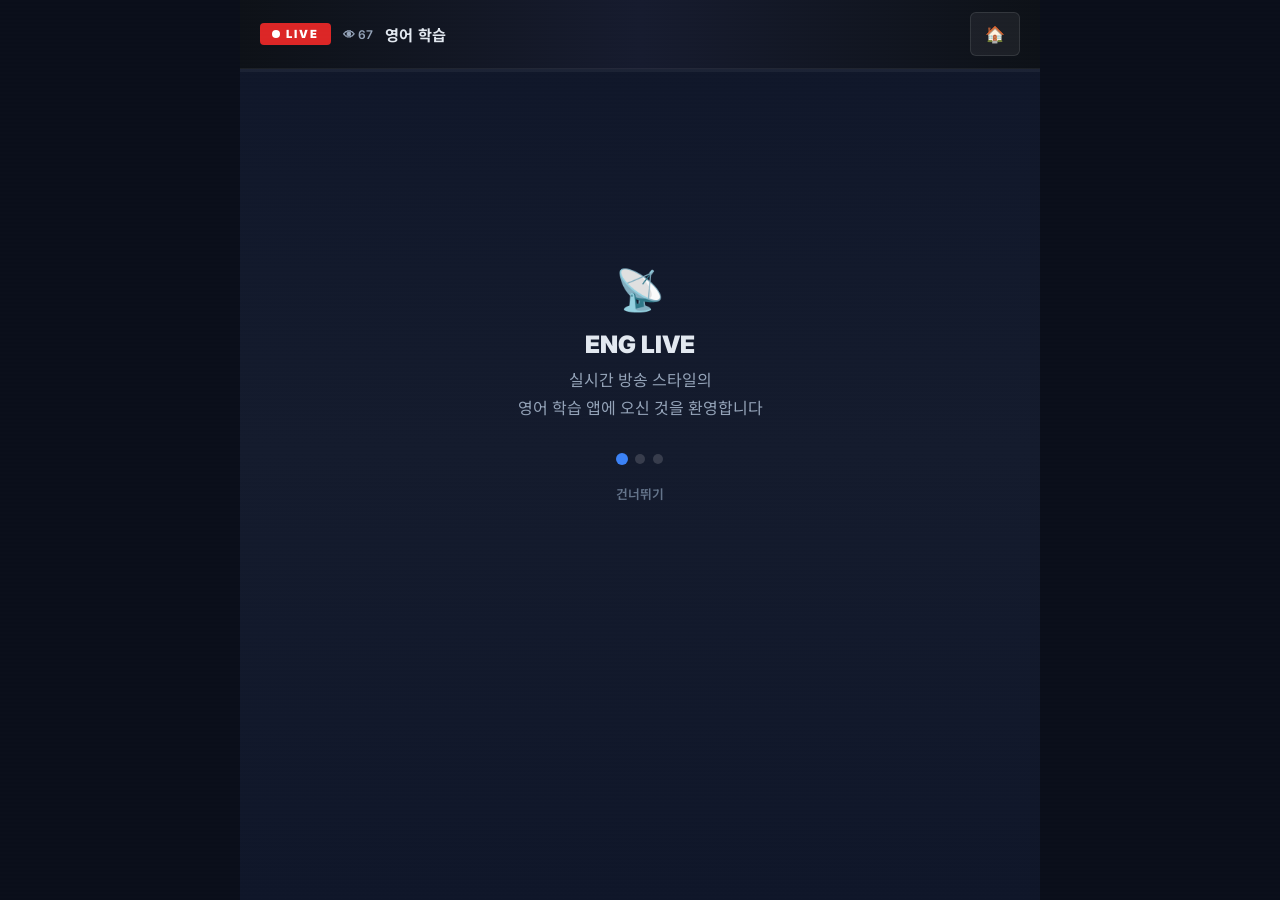
==== commit c8a9a794: "AdSense 실제 pub ID 적용 (ca-pub-6730377739026332) - index.html: AdSense 스크립트 주석 해제 + 실제 ID - 모든 광고 슬롯에 " ====
--- a/index.html
+++ b/index.html
@@ -13,8 +13,8 @@
 <meta name="apple-mobile-web-app-title" content="ENG LIVE">
 <meta name="description" content="고등학교 영어 단어, 독해, 번역 학습 앱">
 <link rel="stylesheet" href="css/style.css">
-<!-- Google AdSense (pub ID 발급 후 XXXXXXXXXXXXXXXX를 실제 값으로 교체) -->
-<!-- <script async src="https://pagead2.googlesyndication.com/pagead/js/adsbygoogle.js?client=ca-pub-XXXXXXXXXXXXXXXX" crossorigin="anonymous"></script> -->
+<!-- Google AdSense -->
+<script async src="https://pagead2.googlesyndication.com/pagead/js/adsbygoogle.js?client=ca-pub-6730377739026332" crossorigin="anonymous"></script>
 </head>
 <body>
 
